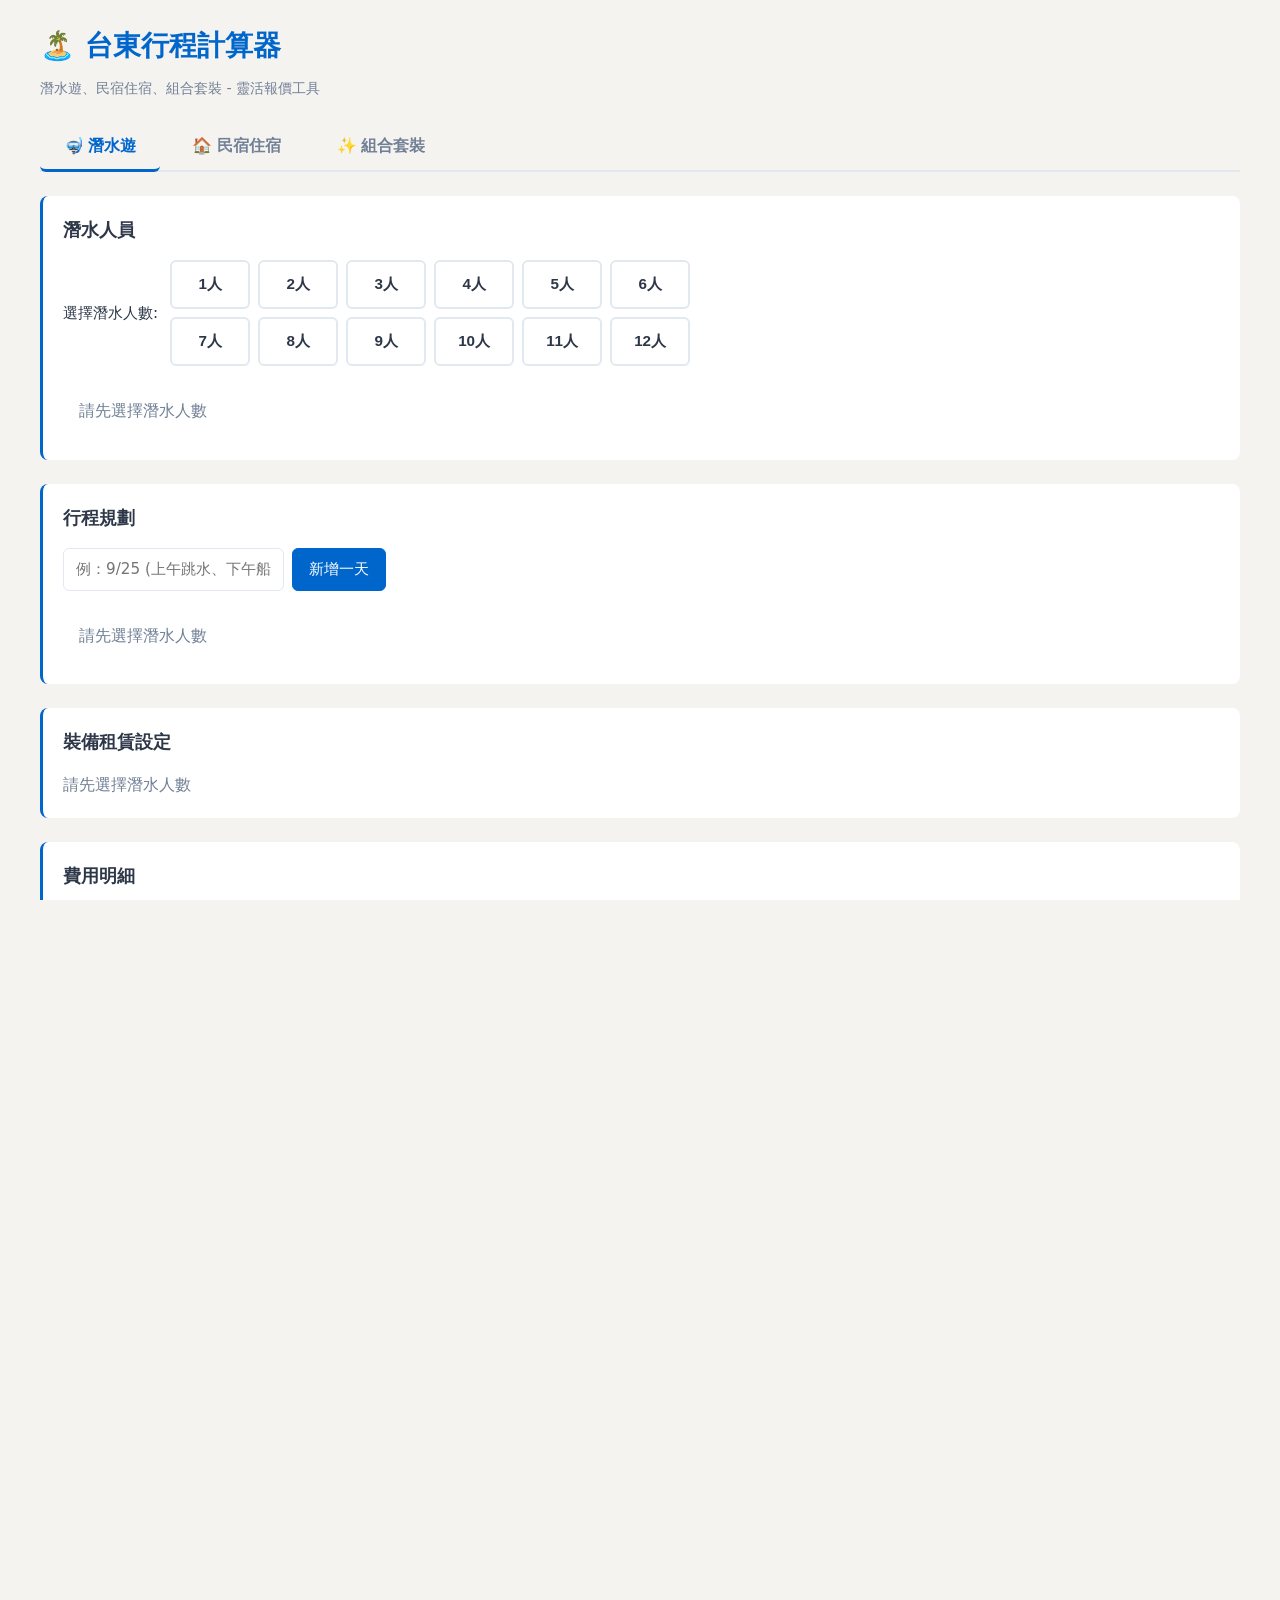
==== index.html @ d189ab5a "簡化組合套裝 - 直接加總潛水和民宿費用 設計變更: - 移除重複邏輯，直接複用潛水和民宿的計算結果 - 組合套裝 = 潛水費 + 民宿費 + 整體折扣 - 簡化的UI只顯示必要的切換和摘要  核心功" ====
<!DOCTYPE html>
<html lang="zh-TW">
<head>
  <meta charset="UTF-8">
  <meta name="viewport" content="width=device-width, initial-scale=1.0">
  <title>台東行程計算器</title>
  <link rel="stylesheet" href="styles.css">
  <style>
    .tabs {
      display: flex;
      gap: 0.5rem;
      margin-bottom: 1.5rem;
      border-bottom: 2px solid var(--border-light);
      flex-wrap: wrap;
    }

    .tab-btn {
      padding: 0.75rem 1.5rem;
      border: none;
      background: transparent;
      color: var(--text-secondary);
      cursor: pointer;
      font-weight: 600;
      font-size: 1rem;
      border-bottom: 3px solid transparent;
      transition: all 0.2s;
      margin-bottom: -2px;
    }

    .tab-btn:hover {
      color: var(--ocean);
    }

    .tab-btn.active {
      color: var(--ocean);
      border-bottom-color: var(--ocean);
    }

    .tab-content {
      display: none;
    }

    .tab-content.active {
      display: block;
    }
  </style>
</head>
<body>
  <div class="container">
    <h1>🏝️ 台東行程計算器</h1>
    <p class="subtitle">潛水遊、民宿住宿、組合套裝 - 靈活報價工具</p>

    <!-- 標籤頁導航 -->
    <div class="tabs">
      <button class="tab-btn active" onclick="switchTab('diving')">🤿 潛水遊</button>
      <button class="tab-btn" onclick="switchTab('residence')">🏠 民宿住宿</button>
      <button class="tab-btn" onclick="switchTab('combo')">✨ 組合套裝</button>
    </div>

    <!-- =============== 潛水遊模式 =============== -->
    <div id="tab-diving" class="tab-content active">
      <!-- 人員選擇區 -->
      <div class="section">
        <div class="section-title">潛水人員</div>
        <div id="diverSelector"></div>
        <div id="diverList"></div>
      </div>

      <!-- 行程編輯區 -->
      <div class="section">
        <div class="section-title">行程規劃</div>
        <div class="input-group">
          <input type="text" id="dayInput" placeholder="例：9/25 (上午跳水、下午船潛x2)">
          <button onclick="addDay()">新增一天</button>
        </div>
        <div id="daysList"></div>
      </div>

      <!-- 裝備設定區 -->
      <div class="section">
        <div class="section-title">裝備租賃設定</div>
        <div id="equipmentSection"></div>
      </div>

      <!-- 費用明細 -->
      <div class="section">
        <div class="section-title">費用明細</div>
        <div id="lineItems"></div>
      </div>

      <!-- 費用摘要 -->
      <div class="section">
        <div class="section-title">費用摘要</div>
        <div id="summary"></div>
        <div class="button-group">
          <button class="copy-btn" onclick="copyQuote()">複製報價文本</button>
          <button class="secondary" onclick="saveDraft()">儲存草稿</button>
        </div>
      </div>

      <!-- 草稿管理 -->
      <div class="section">
        <div class="section-title">已儲存草稿</div>
        <div id="storageSection"></div>
      </div>
    </div>

    <!-- =============== 民宿住宿模式 =============== -->
    <div id="tab-residence" class="tab-content">
      <!-- 日期選擇 -->
      <div class="section">
        <div class="section-title">入住資訊</div>
        <div id="residenceDateSelector"></div>
      </div>

      <!-- 人數選擇 -->
      <div class="section">
        <div class="section-title">入住人數</div>
        <div id="residenceOccupancySelector"></div>
      </div>

      <!-- 房型選擇 -->
      <div class="section">
        <div id="residenceRoomOptions"></div>
      </div>

      <!-- 加購行程 -->
      <div class="section">
        <div id="residencePackageOptions"></div>
      </div>

      <!-- 費用明細 -->
      <div class="section">
        <div class="section-title">費用明細</div>
        <div id="residenceLineItems"></div>
      </div>

      <!-- 費用摘要 -->
      <div class="section">
        <div class="section-title">費用摘要</div>
        <div id="residenceSummary"></div>
        <div class="button-group">
          <button class="copy-btn" onclick="copyResidenceQuote()">複製報價文本</button>
          <button class="secondary" onclick="saveResidenceDraft()">儲存草稿</button>
        </div>
      </div>
    </div>

    <!-- =============== 組合套裝模式 =============== -->
    <div id="tab-combo" class="tab-content">
      <p class="subtitle" style="margin-bottom: 1.5rem;">結合潛水遊和民宿住宿的整合報價</p>

      <!-- 潛水切換 -->
      <div class="section" id="comboDivingToggle"></div>

      <!-- 潛水內容（條件顯示） -->
      <div class="section" id="comboDivingContent"></div>

      <!-- 民宿切換 -->
      <div class="section" id="comboResidenceToggle"></div>

      <!-- 民宿內容（條件顯示） -->
      <div class="section" id="comboResidenceContent"></div>

      <!-- 費用明細 -->
      <div class="section">
        <div class="section-title">費用明細</div>
        <div id="comboLineItems"></div>
      </div>

      <!-- 費用摘要 -->
      <div class="section">
        <div class="section-title">費用摘要</div>
        <div id="comboSummary"></div>
      </div>
    </div>

    <!-- 管理按鈕 -->
    <div class="section" style="text-align: center;">
      <div class="button-group" style="justify-content: center;">
        <button class="admin-btn" onclick="window.location.href='admin.html'">⚙️ 潛水費用管理</button>
        <button class="admin-btn" onclick="window.location.href='admin-residence.html'">🏠 民宿價格管理</button>
      </div>
    </div>
  </div>

  <div id="toast" class="toast"></div>

  <script src="config.js"></script>
  <script src="accommodation.js"></script>
  <script src="app.js"></script>
  <script src="residence.js"></script>
  <script src="combo.js"></script>
  <script>
    // 標籤頁切換
    function switchTab(tabName) {
      // 隱藏所有標籤頁
      document.querySelectorAll('.tab-content').forEach(tab => {
        tab.classList.remove('active');
      });

      // 取消所有按鈕的活躍狀態
      document.querySelectorAll('.tab-btn').forEach(btn => {
        btn.classList.remove('active');
      });

      // 顯示選中的標籤頁
      const selectedTab = document.getElementById(`tab-${tabName}`);
      if (selectedTab) {
        selectedTab.classList.add('active');
      }

      // 設定按鈕為活躍
      event.target.classList.add('active');

      // 如果是民宿模式，初始化民宿計算器
      if (tabName === 'residence') {
        initResidence();
      }

      // 如果是組合模式，初始化組合計算器
      if (tabName === 'combo') {
        initCombo();
      }

      // 儲存選中的標籤頁
      localStorage.setItem('selectedTab', tabName);
    }

    // 副本報價函數（民宿版）
    function copyResidenceQuote() {
      const items = generateResidenceLineItems();
      const total = calculateResidenceTotal();
      const participantCount = residenceState.occupancy || 1;
      const perPerson = (total / participantCount).toFixed(0);

      let text = '===== 民宿住宿報價 =====\n\n';

      if (residenceState.checkInDate && residenceState.checkOutDate) {
        const nights = calculateNightsBetween(residenceState.checkInDate, residenceState.checkOutDate);
        text += `入住期間: ${residenceState.checkInDate} ~ ${residenceState.checkOutDate} (${nights}晚)\n`;
        text += `入住人數: ${residenceState.occupancy}人\n\n`;
      }

      text += '費用明細:\n';
      const itemsByCategory = {};
      items.forEach(item => {
        if (!itemsByCategory[item.category]) itemsByCategory[item.category] = [];
        itemsByCategory[item.category].push(item);
      });

      Object.entries(itemsByCategory).forEach(([category, categoryItems]) => {
        text += `${category}:\n`;
        categoryItems.forEach(item => {
          text += `  ${item.label} = $${item.price}\n`;
        });
      });

      text += `\n合計: $${(total - residenceState.globalDiscount).toFixed(0)}\n`;
      text += `平均每人: $${perPerson}\n`;
      text += `總人數: ${participantCount}\n`;

      navigator.clipboard.writeText(text).then(() => {
        showToast('已複製到剪貼簿!');
      });
    }

    // 民宿草稿儲存
    function saveResidenceDraft() {
      const name = prompt('輸入草稿名稱:');
      if (!name) return;
      const drafts = JSON.parse(localStorage.getItem('residenceDrafts') || '{}');
      drafts[name] = JSON.stringify(residenceState);
      localStorage.setItem('residenceDrafts', JSON.stringify(drafts));
      showToast(`草稿 "${name}" 已儲存`);
      initResidence();
    }

    // 頁面載入時恢復選中的標籤頁
    window.addEventListener('load', () => {
      const selectedTab = localStorage.getItem('selectedTab') || 'diving';
      const tabBtn = document.querySelector(`[onclick="switchTab('${selectedTab}')"]`);
      if (tabBtn) tabBtn.click();
    });
  </script>
</body>
</html>
---- styles.css ----
:root {
  --ocean: #0066CC;
  --seafoam: #00AA88;
  --slate: #4A5568;
  --sand: #F5F3F0;
  --text-primary: #2D3748;
  --text-secondary: #718096;
  --border-light: #E2E8F0;
  --caution: #DD4444;

  --font-sans: system-ui, -apple-system, sans-serif;
  --font-mono: "Menlo", "Consolas", monospace;

  color-scheme: light dark;
}

@media (prefers-color-scheme: dark) {
  :root {
    --sand: #1F2937;
    --text-primary: #F3F4F6;
    --text-secondary: #D1D5DB;
    --border-light: #374151;
  }
}

:root[data-theme="light"] {
  --sand: #F5F3F0;
  --text-primary: #2D3748;
  --text-secondary: #718096;
  --border-light: #E2E8F0;
}

:root[data-theme="dark"] {
  --sand: #1F2937;
  --text-primary: #F3F4F6;
  --text-secondary: #D1D5DB;
  --border-light: #374151;
}

* {
  margin: 0;
  padding: 0;
  box-sizing: border-box;
}

html, body {
  width: 100%;
  height: 100%;
  overflow-x: hidden;
}

body {
  font-family: var(--font-sans);
  color: var(--text-primary);
  background: var(--sand);
  padding: 1.5rem 1rem;
  line-height: 1.6;
  font-size: 16px;
}

@media (max-width: 768px) {
  body {
    padding: 1rem 0.5rem;
  }
}

.container {
  max-width: 1200px;
  margin: 0 auto;
}

h1 {
  font-size: 1.75rem;
  font-weight: 700;
  margin-bottom: 0.5rem;
  color: var(--ocean);
}

.subtitle {
  color: var(--text-secondary);
  margin-bottom: 1.5rem;
  font-size: 0.9rem;
}

.section {
  background: white;
  border-radius: 0.5rem;
  margin-bottom: 1.5rem;
  padding: 1.25rem;
  border-left: 3px solid var(--ocean);
  overflow-x: auto;
}

@media (prefers-color-scheme: dark) {
  .section {
    background: #111827;
  }
}

:root[data-theme="dark"] .section {
  background: #111827;
}

.section-title {
  font-size: 1.1rem;
  font-weight: 600;
  margin-bottom: 1rem;
  color: var(--text-primary);
}

.input-group {
  display: flex;
  gap: 0.5rem;
  margin-bottom: 1rem;
  flex-wrap: wrap;
}

input, select {
  font-family: var(--font-sans);
  padding: 0.625rem 0.75rem;
  border: 1px solid var(--border-light);
  border-radius: 0.375rem;
  font-size: 0.95rem;
  color: var(--text-primary);
  background: white;
  min-width: 120px;
}

@media (prefers-color-scheme: dark) {
  input, select {
    background: #1F2937;
    border-color: #374151;
  }
}

:root[data-theme="dark"] input,
:root[data-theme="dark"] select {
  background: #1F2937;
  border-color: #374151;
}

input:focus, select:focus {
  outline: none;
  border-color: var(--ocean);
  box-shadow: 0 0 0 2px rgba(0, 102, 204, 0.1);
}

button {
  padding: 0.625rem 1rem;
  border: 1px solid var(--ocean);
  background: var(--ocean);
  color: white;
  border-radius: 0.375rem;
  cursor: pointer;
  font-weight: 500;
  font-size: 0.95rem;
  transition: all 0.2s;
  white-space: nowrap;
}

button:hover {
  background: #0052A3;
  border-color: #0052A3;
}

button.secondary {
  background: transparent;
  color: var(--ocean);
  border-color: var(--ocean);
}

button.secondary:hover {
  background: rgba(0, 102, 204, 0.1);
}

button.danger {
  background: var(--caution);
  border-color: var(--caution);
}

button.danger:hover {
  background: #CC3333;
  border-color: #CC3333;
}

/* 人員選擇按鈕組 */
.diver-selector {
  display: flex;
  gap: 0.75rem;
  align-items: center;
  flex-wrap: wrap;
  margin-bottom: 1rem;
}

.diver-selector label {
  font-weight: 500;
  font-size: 0.95rem;
}

.diver-selector input[type="number"] {
  width: 80px;
}

.diver-buttons {
  display: grid;
  grid-template-columns: repeat(auto-fit, minmax(80px, 1fr));
  gap: 0.5rem;
  max-width: 600px;
}

.diver-btn {
  padding: 0.75rem;
  border: 2px solid var(--border-light);
  background: white;
  color: var(--text-primary);
  border-radius: 0.375rem;
  cursor: pointer;
  font-weight: 600;
  font-size: 0.95rem;
  transition: all 0.2s;
  text-align: center;
}

@media (prefers-color-scheme: dark) {
  .diver-btn {
    background: #1F2937;
  }
}

:root[data-theme="dark"] .diver-btn {
  background: #1F2937;
}

.diver-btn:hover {
  border-color: var(--ocean);
  background: rgba(0, 102, 204, 0.1);
}

.diver-btn.active {
  background: var(--ocean);
  color: white;
  border-color: var(--ocean);
}

.diver-list {
  display: grid;
  grid-template-columns: repeat(auto-fill, minmax(140px, 1fr));
  gap: 0.75rem;
  margin-top: 1rem;
}

.diver-item {
  display: flex;
  gap: 0.5rem;
  align-items: center;
  justify-content: space-between;
  background: var(--sand);
  padding: 0.75rem;
  border-radius: 0.375rem;
  border-left: 2px solid var(--ocean);
}

.diver-name {
  font-weight: 600;
  font-family: var(--font-mono);
  font-size: 0.95rem;
}

.day-panel {
  background: var(--sand);
  padding: 1rem;
  border-radius: 0.375rem;
  margin-bottom: 1rem;
  border-left: 2px solid var(--slate);
}

.day-title {
  font-weight: 600;
  margin-bottom: 0.75rem;
  color: var(--slate);
  font-size: 1rem;
}

.activity-item {
  background: white;
  border: 1px solid var(--border-light);
  padding: 0.75rem;
  border-radius: 0.375rem;
  margin-bottom: 0.75rem;
}

@media (prefers-color-scheme: dark) {
  .activity-item {
    background: #1F2937;
  }
}

:root[data-theme="dark"] .activity-item {
  background: #1F2937;
}

.activity-type {
  font-weight: 600;
  margin-bottom: 0.5rem;
  color: var(--ocean);
}

.diver-checkboxes {
  display: grid;
  grid-template-columns: repeat(auto-fill, minmax(130px, 1fr));
  gap: 0.5rem;
  margin-top: 0.5rem;
}

.checkbox-wrap {
  display: flex;
  align-items: center;
  gap: 0.5rem;
}

input[type="checkbox"] {
  width: 1rem;
  height: 1rem;
  cursor: pointer;
  accent-color: var(--ocean);
}

.checkbox-wrap label {
  cursor: pointer;
  user-select: none;
  font-size: 0.95rem;
}

.equipment-grid {
  display: grid;
  grid-template-columns: repeat(auto-fill, minmax(240px, 1fr));
  gap: 1rem;
}

.equipment-card {
  background: var(--sand);
  padding: 1rem;
  border-radius: 0.375rem;
  border: 1px solid var(--border-light);
  border-left: 3px solid var(--ocean);
}

.equipment-name {
  font-weight: 600;
  margin-bottom: 0.75rem;
  color: var(--text-primary);
  font-size: 1rem;
}

.equipment-options {
  display: flex;
  flex-direction: column;
  gap: 0.5rem;
}

.radio-wrap {
  display: flex;
  align-items: center;
  gap: 0.5rem;
}

input[type="radio"] {
  width: 1rem;
  height: 1rem;
  cursor: pointer;
  accent-color: var(--ocean);
}

.radio-wrap label {
  cursor: pointer;
  font-size: 0.9rem;
  user-select: none;
}

.summary-row {
  display: flex;
  justify-content: space-between;
  align-items: center;
  padding: 0.75rem 0;
  border-bottom: 1px solid var(--border-light);
  font-family: var(--font-mono);
  font-size: 0.95rem;
}

.summary-row:last-child {
  border-bottom: none;
}

.summary-label {
  font-size: 0.9rem;
  color: var(--text-secondary);
  text-transform: uppercase;
  letter-spacing: 0.05em;
}

.summary-value {
  font-weight: 600;
  color: var(--text-primary);
}

.total-box {
  background: var(--ocean);
  color: white;
  padding: 1.5rem;
  border-radius: 0.375rem;
  margin-top: 1.5rem;
  text-align: center;
}

.total-label {
  text-transform: uppercase;
  letter-spacing: 0.05em;
  font-size: 0.85rem;
  opacity: 0.9;
  margin-bottom: 0.5rem;
}

.total-amount {
  font-size: 2rem;
  font-weight: 700;
  font-family: var(--font-mono);
  margin: 0.5rem 0;
}

.per-person {
  font-size: 1rem;
  opacity: 0.9;
}

.line-item {
  display: grid;
  grid-template-columns: 1fr auto;
  gap: 1rem;
  padding: 0.875rem 0;
  border-bottom: 1px solid var(--border-light);
  align-items: start;
}

@media (max-width: 768px) {
  .line-item {
    grid-template-columns: 1fr;
  }
}

.line-item:last-child {
  border-bottom: none;
}

.item-description {
  min-width: 0;
}

.item-label {
  font-weight: 500;
  color: var(--text-primary);
  word-break: break-word;
}

.item-calc {
  font-size: 0.85rem;
  color: var(--text-secondary);
  font-family: var(--font-mono);
  margin-top: 0.25rem;
  word-break: break-word;
}

.item-price {
  text-align: right;
  font-weight: 600;
  font-family: var(--font-mono);
  white-space: nowrap;
  min-width: 90px;
}

.override-wrap {
  display: flex;
  gap: 0.5rem;
  align-items: center;
  justify-content: flex-end;
}

.override-wrap input {
  width: 80px;
}

.button-group {
  display: flex;
  gap: 0.75rem;
  margin-top: 1.5rem;
  flex-wrap: wrap;
}

.copy-btn {
  background: var(--seafoam);
  border-color: var(--seafoam);
}

.copy-btn:hover {
  background: #008866;
  border-color: #008866;
}

.admin-btn {
  background: var(--slate);
  border-color: var(--slate);
}

.admin-btn:hover {
  background: #2D3748;
  border-color: #2D3748;
}

.toast {
  position: fixed;
  bottom: 2rem;
  right: 2rem;
  background: var(--seafoam);
  color: white;
  padding: 1rem 1.5rem;
  border-radius: 0.375rem;
  opacity: 0;
  transition: opacity 0.3s;
  z-index: 1000;
  max-width: 300px;
}

.toast.show {
  opacity: 1;
}

.storage-list {
  display: flex;
  flex-direction: column;
  gap: 0.75rem;
  margin-top: 1rem;
}

.storage-item {
  background: var(--sand);
  padding: 0.75rem;
  border-radius: 0.375rem;
  display: flex;
  justify-content: space-between;
  align-items: center;
  border-left: 2px solid var(--seafoam);
  flex-wrap: wrap;
  gap: 0.75rem;
}

.storage-item-name {
  flex: 1;
  font-weight: 500;
  min-width: 150px;
}

.storage-item-actions {
  display: flex;
  gap: 0.5rem;
  flex-wrap: wrap;
}

@media (max-width: 768px) {
  h1 {
    font-size: 1.5rem;
  }

  .section {
    padding: 1rem;
  }

  .diver-buttons {
    grid-template-columns: repeat(auto-fit, minmax(70px, 1fr));
  }

  .total-amount {
    font-size: 1.5rem;
  }

  .toast {
    right: 1rem;
    left: 1rem;
    max-width: none;
    bottom: 1rem;
  }

  .storage-item {
    flex-direction: column;
    align-items: flex-start;
  }

  .storage-item-actions {
    width: 100%;
  }
}
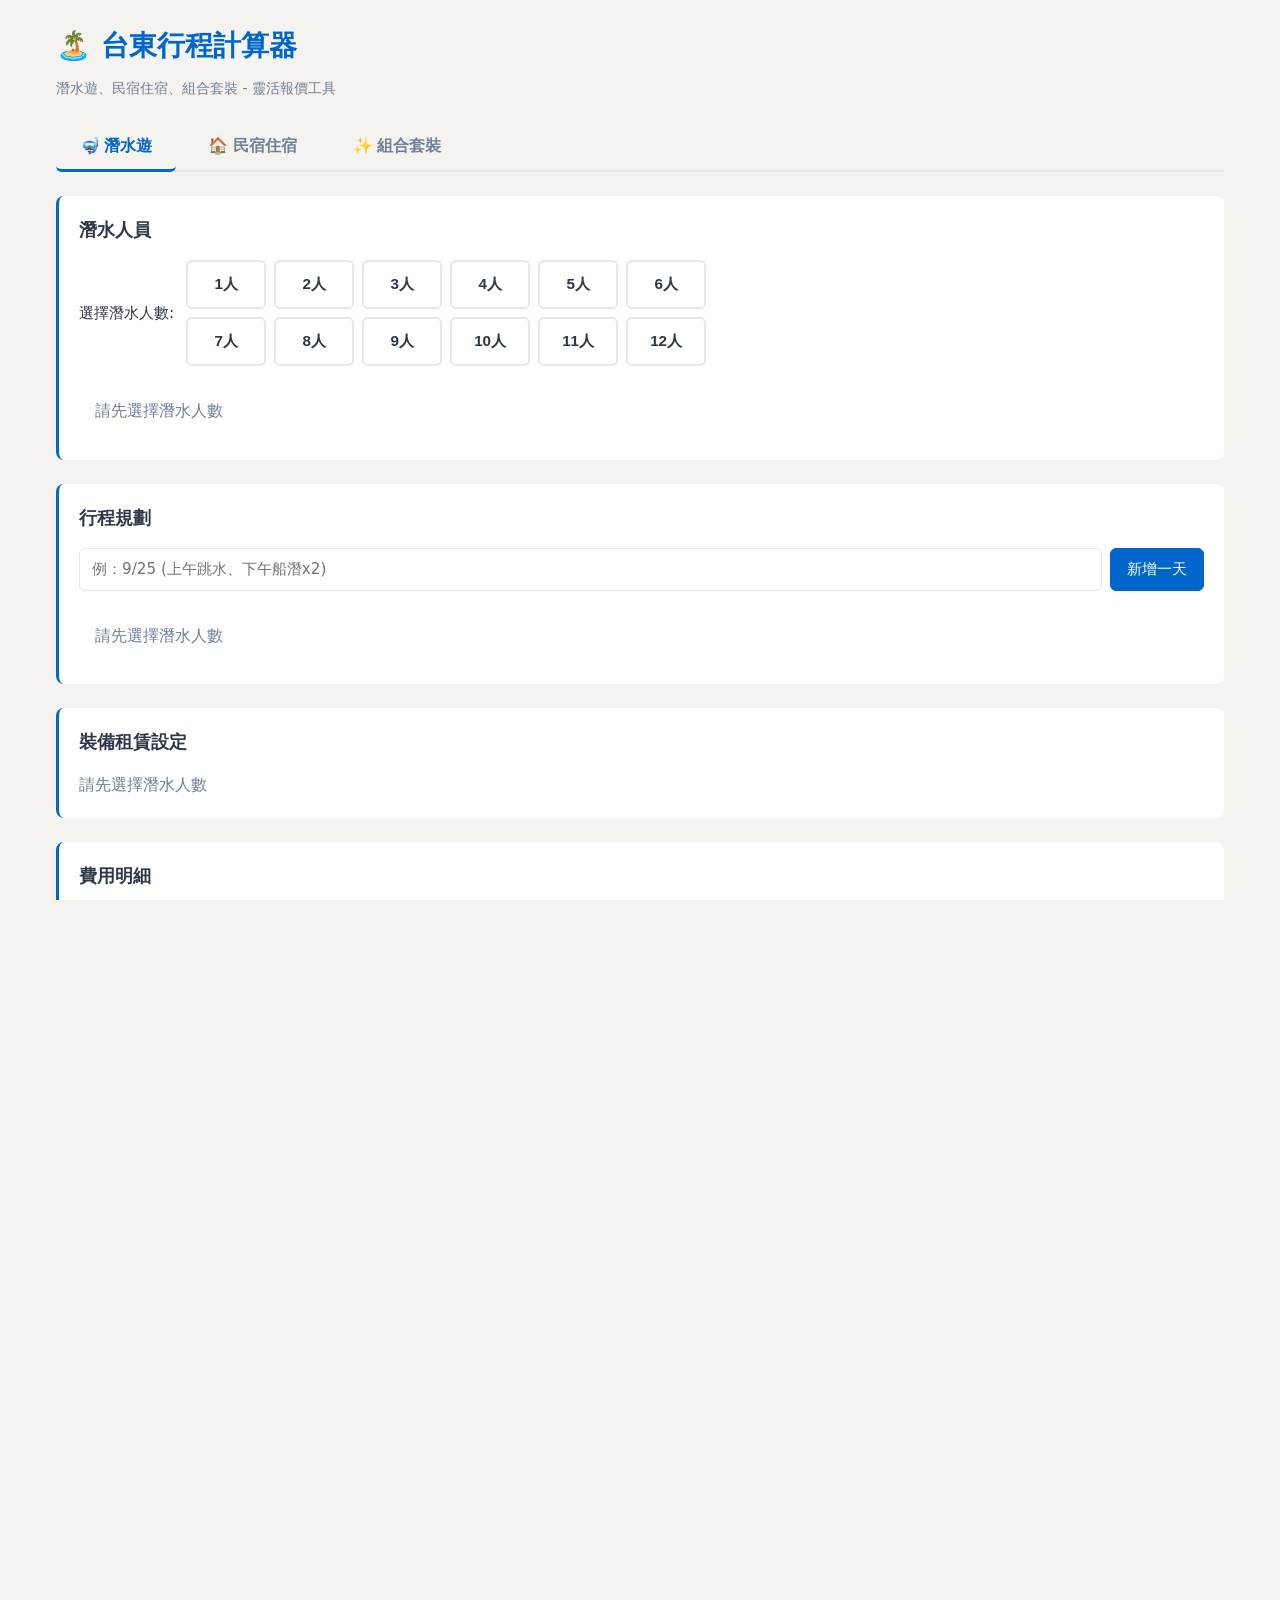
==== commit 68fe76b2: "feat: Add automated testing and UI layout optimization - Create test-combo.js with 14 automated test" ====
--- a/index.html
+++ b/index.html
@@ -150,28 +150,23 @@
     <div id="tab-combo" class="tab-content">
       <p class="subtitle" style="margin-bottom: 1.5rem;">結合潛水遊和民宿住宿的整合報價</p>
 
-      <!-- 潛水切換 -->
-      <div class="section" id="comboDivingToggle"></div>
-
-      <!-- 潛水內容（條件顯示） -->
-      <div class="section" id="comboDivingContent"></div>
-
-      <!-- 民宿切換 -->
-      <div class="section" id="comboResidenceToggle"></div>
-
-      <!-- 民宿內容（條件顯示） -->
-      <div class="section" id="comboResidenceContent"></div>
-
-      <!-- 費用明細 -->
-      <div class="section">
-        <div class="section-title">費用明細</div>
-        <div id="comboLineItems"></div>
-      </div>
+      <!-- 模式選擇切換 -->
+      <div class="section" id="comboControls"></div>
+
+      <!-- 費用構成 -->
+      <div class="section" id="comboCostBreakdown"></div>
 
       <!-- 費用摘要 -->
       <div class="section">
-        <div class="section-title">費用摘要</div>
+        <div class="section-title">組合費用</div>
         <div id="comboSummary"></div>
+      </div>
+
+      <!-- 提示信息 -->
+      <div style="margin-top: 2rem; padding: 1rem; background: rgba(0, 0, 0, 0.05); border-radius: 0.375rem;">
+        <p style="font-size: 0.9rem; color: var(--text-secondary);">
+          💡 <strong>提示:</strong> 在「🤿 潛水遊」和「🏠 民宿住宿」標籤頁分別設置詳細信息，費用將自動加總到此處
+        </p>
       </div>
     </div>
 
@@ -191,6 +186,7 @@
   <script src="app.js"></script>
   <script src="residence.js"></script>
   <script src="combo.js"></script>
+  <script src="test-combo.js"></script>
   <script>
     // 標籤頁切換
     function switchTab(tabName) {
--- a/styles.css
+++ b/styles.css
@@ -67,6 +67,7 @@
 .container {
   max-width: 1200px;
   margin: 0 auto;
+  padding: 0 1rem;
 }
 
 h1 {
@@ -115,6 +116,18 @@
   flex-wrap: wrap;
 }
 
+@media (max-width: 480px) {
+  .input-group {
+    flex-direction: column;
+  }
+
+  .input-group input,
+  .input-group select,
+  .input-group button {
+    width: 100%;
+  }
+}
+
 input, select {
   font-family: var(--font-sans);
   padding: 0.625rem 0.75rem;
@@ -124,6 +137,8 @@
   color: var(--text-primary);
   background: white;
   min-width: 120px;
+  flex: 1;
+  min-width: 100px;
 }
 
 @media (prefers-color-scheme: dark) {
@@ -208,6 +223,12 @@
   max-width: 600px;
 }
 
+@media (max-width: 480px) {
+  .diver-buttons {
+    grid-template-columns: repeat(auto-fit, minmax(70px, 1fr));
+  }
+}
+
 .diver-btn {
   padding: 0.75rem;
   border: 2px solid var(--border-light);
@@ -335,6 +356,19 @@
   display: grid;
   grid-template-columns: repeat(auto-fill, minmax(240px, 1fr));
   gap: 1rem;
+}
+
+@media (max-width: 768px) {
+  .equipment-grid {
+    grid-template-columns: repeat(auto-fill, minmax(200px, 1fr));
+    gap: 0.75rem;
+  }
+}
+
+@media (max-width: 480px) {
+  .equipment-grid {
+    grid-template-columns: 1fr;
+  }
 }
 
 .equipment-card {
@@ -444,6 +478,13 @@
 @media (max-width: 768px) {
   .line-item {
     grid-template-columns: 1fr;
+    gap: 0.5rem;
+  }
+}
+
+@media (max-width: 480px) {
+  .line-item {
+    padding: 0.75rem 0;
   }
 }
 
@@ -493,6 +534,16 @@
   gap: 0.75rem;
   margin-top: 1.5rem;
   flex-wrap: wrap;
+}
+
+@media (max-width: 480px) {
+  .button-group {
+    flex-direction: column;
+  }
+
+  .button-group button {
+    width: 100%;
+  }
 }
 
 .copy-btn {
